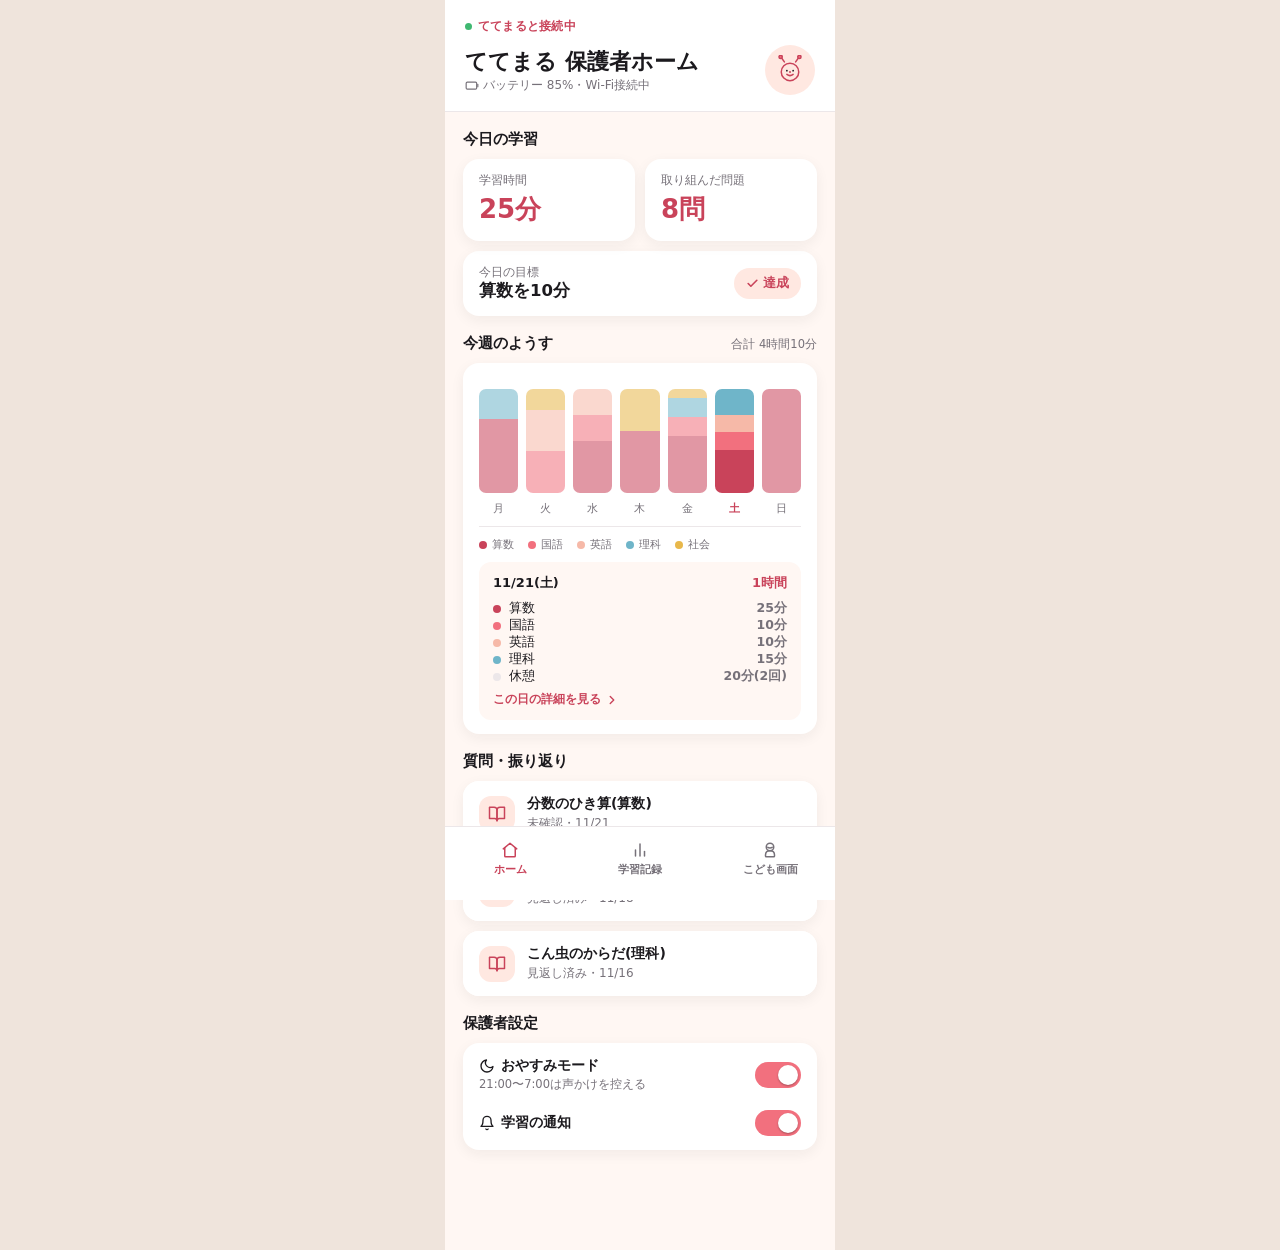
==== index.html @ d9da6218 "Initial commit: tetemaru app mockup (parent/child screens + study log) Co-Authored-By: Claude Sonnet" ====
<!doctype html>
<html lang="ja">
<head>
<meta charset="utf-8">
<meta name="viewport" content="width=device-width, initial-scale=1">
<title>ててまる 保護者ホーム</title>
<link rel="stylesheet" href="styles.css">
<script src="data.js"></script>
</head>
<body>
<div class="phone">

  <header class="header">
    <div class="status-row">
      <span class="status-dot" aria-hidden="true"></span>
      <span class="status-text">ててまると接続中</span>
    </div>
    <div class="header-row">
      <div>
        <h1 class="header-title">ててまる 保護者ホーム</h1>
        <span class="header-sub">
          <svg class="icon" width="14" height="14" viewBox="0 0 24 24" fill="none" stroke="currentColor" stroke-width="2" stroke-linecap="round" stroke-linejoin="round" aria-hidden="true"><rect x="2" y="7" width="18" height="12" rx="2"/><line x1="22" y1="11" x2="22" y2="15"/></svg>
          バッテリー 85%・Wi-Fi接続中
        </span>
      </div>
      <div class="avatar" aria-hidden="true">
        <svg width="30" height="30" viewBox="0 0 48 48" fill="none" stroke="#C9435A" stroke-width="2.4" stroke-linecap="round" stroke-linejoin="round">
          <circle cx="24" cy="27" r="14"/>
          <circle cx="24" cy="27" r="1.6" fill="#C9435A" stroke="none"/>
          <path d="M15 11 L10 4" /><circle cx="9" cy="3" r="2.6" fill="#F2707E" stroke="#C9435A"/>
          <path d="M33 11 L38 4" /><circle cx="39" cy="3" r="2.6" fill="#F2707E" stroke="#C9435A"/>
          <circle cx="19" cy="25" r="1.4" fill="#1C1A1E" stroke="none"/>
          <circle cx="29" cy="25" r="1.4" fill="#1C1A1E" stroke="none"/>
          <path d="M19 31 Q24 35 29 31" />
        </svg>
      </div>
    </div>
  </header>

  <main class="content">

    <!-- 今日の学習 -->
    <section>
      <h2 class="section-title">今日の学習</h2>
      <div class="stat-row" style="margin-top:10px;">
        <div class="card stat-card">
          <span class="stat-label">学習時間</span>
          <span class="stat-value">25分</span>
        </div>
        <div class="card stat-card">
          <span class="stat-label">取り組んだ問題</span>
          <span class="stat-value">8問</span>
        </div>
      </div>
      <div class="card goal-row" style="margin-top:10px;">
        <div>
          <div class="goal-label">今日の目標</div>
          <div class="goal-value">算数を10分</div>
        </div>
        <span class="badge">
          <svg width="13" height="13" viewBox="0 0 24 24" fill="none" stroke="currentColor" stroke-width="3" stroke-linecap="round" stroke-linejoin="round" aria-hidden="true"><polyline points="20 6 9 17 4 12"/></svg>
          達成
        </span>
      </div>
    </section>

    <!-- 今週のようす -->
    <section>
      <div class="chart-top-row">
        <h2 class="section-title">今週のようす</h2>
        <span class="chart-total">合計 <span id="weekTotal"></span></span>
      </div>
      <div class="card" style="margin-top:10px;">
        <div class="bars" id="bars"></div>
        <div class="bar-labels" id="barLabels"></div>
        <div class="legend" id="legend"></div>
        <div class="detail-box">
          <div class="detail-top">
            <span class="detail-date" id="detailDate"></span>
            <span class="detail-total" id="detailTotal"></span>
          </div>
          <div id="detailRows"></div>
        </div>
      </div>
    </section>

    <!-- 質問・振り返り -->
    <section>
      <h2 class="section-title">質問・振り返り</h2>
      <div id="questionList" style="display:flex; flex-direction:column; gap:10px; margin-top:10px;"></div>
    </section>

    <!-- 保護者設定 -->
    <section>
      <h2 class="section-title">保護者設定</h2>
      <div class="card" style="margin-top:10px;">
        <div class="setting-row">
          <label class="setting-label" for="sleep">
            <span class="setting-label-top">
              <svg width="16" height="16" viewBox="0 0 24 24" fill="none" stroke="currentColor" stroke-width="2" stroke-linecap="round" stroke-linejoin="round" aria-hidden="true"><path d="M21 12.8A9 9 0 1 1 11.2 3 7 7 0 0 0 21 12.8z"/></svg>
              おやすみモード
            </span>
            <span class="setting-note">21:00〜7:00は声かけを控える</span>
          </label>
          <span class="switch">
            <input id="sleep" type="checkbox" checked>
            <span class="track"></span><span class="knob"></span>
          </span>
        </div>
        <div class="setting-row">
          <label class="setting-label" for="notif">
            <span class="setting-label-top">
              <svg width="16" height="16" viewBox="0 0 24 24" fill="none" stroke="currentColor" stroke-width="2" stroke-linecap="round" stroke-linejoin="round" aria-hidden="true"><path d="M18 8a6 6 0 0 0-12 0c0 7-3 9-3 9h18s-3-2-3-9"/><path d="M13.7 21a2 2 0 0 1-3.4 0"/></svg>
              学習の通知
            </span>
          </label>
          <span class="switch">
            <input id="notif" type="checkbox" checked>
            <span class="track"></span><span class="knob"></span>
          </span>
        </div>
      </div>
    </section>
  </main>

  <nav class="tabbar">
    <a class="tab active" href="index.html">
      <svg width="18" height="18" viewBox="0 0 24 24" fill="none" stroke="currentColor" stroke-width="2" stroke-linecap="round" stroke-linejoin="round" aria-hidden="true"><path d="M3 10.5 12 3l9 7.5"/><path d="M5 9v11a1 1 0 0 0 1 1h12a1 1 0 0 0 1-1V9"/></svg>
      ホーム
    </a>
    <a class="tab" href="study-log.html">
      <svg width="18" height="18" viewBox="0 0 24 24" fill="none" stroke="currentColor" stroke-width="2" stroke-linecap="round" stroke-linejoin="round" aria-hidden="true"><line x1="6" y1="20" x2="6" y2="12"/><line x1="12" y1="20" x2="12" y2="4"/><line x1="18" y1="20" x2="18" y2="14"/></svg>
      学習記録
    </a>
    <a class="tab" href="child.html">
      <svg width="18" height="18" viewBox="0 0 24 24" fill="none" stroke="currentColor" stroke-width="2" stroke-linecap="round" stroke-linejoin="round" aria-hidden="true"><circle cx="12" cy="8" r="5"/><path d="M12 13c-4 0-6 2.2-6 5.5V20a1 1 0 0 0 1 1h10a1 1 0 0 0 1-1v-1.5c0-3.3-2-5.5-6-5.5z"/><path d="M9 8.3c.5.5 1.8.9 3 .9s2.5-.4 3-.9" /></svg>
      こども画面
    </a>
  </nav>
</div>

<script>
const totals = WEEK_DETAIL.map((d) => dayTotalMinutes(d));
let selected = 5; // 土曜日をデフォルト表示

const barsEl = document.getElementById("bars");
const labelsEl = document.getElementById("barLabels");
const legendEl = document.getElementById("legend");
const detailDateEl = document.getElementById("detailDate");
const detailTotalEl = document.getElementById("detailTotal");
const detailRowsEl = document.getElementById("detailRows");

document.getElementById("weekTotal").textContent = minLabel(totals.reduce((a, b) => a + b, 0));

Object.entries(SUBJECT_COLORS).forEach(([name, color]) => {
  const item = document.createElement("span");
  item.className = "legend-item";
  item.innerHTML = `<span class="dot" style="background:${color}"></span>${name}`;
  legendEl.appendChild(item);
});

function render() {
  barsEl.innerHTML = "";
  labelsEl.innerHTML = "";
  WEEK_DETAIL.forEach((d, i) => {
    const total = totals[i];
    const subjectTotals = daySubjectTotals(d);
    const btn = document.createElement("button");
    btn.className = "bar-btn";
    btn.setAttribute("aria-label", `${d.date} ${minLabel(total)}`);
    btn.setAttribute("aria-pressed", i === selected ? "true" : "false");
    btn.style.opacity = i === selected ? "1" : "0.55";
    const stack = document.createElement("div");
    stack.className = "bar-stack";
    Object.entries(subjectTotals).filter(([, m]) => m > 0).forEach(([name, m]) => {
      const seg = document.createElement("div");
      seg.style.width = "100%";
      seg.style.height = (total ? (m / total) * 100 : 0) + "%";
      seg.style.background = SUBJECT_COLORS[name];
      stack.appendChild(seg);
    });
    if (total === 0) {
      stack.style.background = "#ECE7E9";
    }
    btn.appendChild(stack);
    btn.addEventListener("click", () => { selected = i; render(); });
    barsEl.appendChild(btn);

    const lab = document.createElement("span");
    lab.textContent = d.label;
    if (i === selected) lab.classList.add("selected");
    labelsEl.appendChild(lab);
  });

  const d = WEEK_DETAIL[selected];
  const total = totals[selected];
  const subjectTotals = daySubjectTotals(d);
  detailDateEl.textContent = `${d.date.slice(5).replace("-", "/")}(${d.weekday.replace("曜日", "")})`;
  detailTotalEl.textContent = minLabel(total);
  detailRowsEl.innerHTML = "";
  Object.entries(subjectTotals).filter(([, m]) => m > 0).forEach(([name, m]) => {
    const row = document.createElement("div");
    row.className = "detail-row";
    row.innerHTML = `<span class="dot" style="background:${SUBJECT_COLORS[name]}"></span><span class="detail-name">${name}</span><span class="detail-min">${minLabel(m)}</span>`;
    detailRowsEl.appendChild(row);
  });
  if (d.breaks.length) {
    const breakMin = dayBreakMinutes(d);
    const row = document.createElement("div");
    row.className = "detail-row";
    row.innerHTML = `<span class="dot" style="background:#ECE7E9"></span><span class="detail-name">休憩</span><span class="detail-min">${minLabel(breakMin)}(${d.breaks.length}回)</span>`;
    detailRowsEl.appendChild(row);
  }
  const more = document.createElement("a");
  more.href = `study-log.html#${d.date}`;
  more.style.cssText = "display:flex;align-items:center;gap:4px;font-size:12px;font-weight:700;color:#C9435A;margin-top:6px;";
  more.innerHTML = `この日の詳細を見る <svg width="14" height="14" viewBox="0 0 24 24" fill="none" stroke="currentColor" stroke-width="2.4" stroke-linecap="round" stroke-linejoin="round" aria-hidden="true"><polyline points="9 6 15 12 9 18"/></svg>`;
  detailRowsEl.appendChild(more);
}
render();

// ---- 質問・振り返り(アコーディオン) ----
const questionListEl = document.getElementById("questionList");
QUESTIONS.forEach((q) => {
  const wrap = document.createElement("div");
  wrap.className = "card";
  wrap.style.padding = "0";
  wrap.style.overflow = "hidden";

  const btn = document.createElement("button");
  btn.className = "list-item";
  btn.style.boxShadow = "none";
  btn.style.borderRadius = "0";
  btn.innerHTML = `
    <span class="list-icon" aria-hidden="true">
      <svg width="18" height="18" viewBox="0 0 24 24" fill="none" stroke="currentColor" stroke-width="2" stroke-linecap="round" stroke-linejoin="round"><path d="M2 3h6a4 4 0 0 1 4 4v14a3 3 0 0 0-3-3H2z"/><path d="M22 3h-6a4 4 0 0 0-4 4v14a3 3 0 0 1 3-3h7z"/></svg>
    </span>
    <span class="list-text">
      <span class="list-title">${q.unit}(${q.subject})</span>
      <span class="list-sub">${q.reviewed ? "見返し済み" : "未確認"}・${q.date.slice(5).replace("-", "/")}</span>
    </span>
    <svg class="chevron chevron-icon" width="18" height="18" viewBox="0 0 24 24" fill="none" stroke="currentColor" stroke-width="2.4" stroke-linecap="round" stroke-linejoin="round" aria-hidden="true"><polyline points="9 6 15 12 9 18"/></svg>
  `;

  const panel = document.createElement("div");
  panel.style.cssText = "max-height:0; overflow:hidden; transition:max-height .2s ease;";
  panel.innerHTML = `
    <div style="padding:0 16px 16px 16px; display:flex; flex-direction:column; gap:8px;">
      <div style="font-size:12.5px; color:#767179;">質問:${q.question}</div>
      <div style="font-size:13px; color:#1C1A1E; background:#FFF7F3; border-radius:10px; padding:10px 12px; line-height:1.6;">${q.answer}</div>
    </div>
  `;

  let open = false;
  btn.addEventListener("click", () => {
    open = !open;
    panel.style.maxHeight = open ? panel.scrollHeight + "px" : "0";
    btn.querySelector(".chevron-icon").style.transform = open ? "rotate(90deg)" : "rotate(0deg)";
    btn.querySelector(".chevron-icon").style.transition = "transform .15s ease";
  });

  wrap.appendChild(btn);
  wrap.appendChild(panel);
  questionListEl.appendChild(wrap);
});
</script>
</body>
</html>
---- styles.css ----
:root {
  --coral: #F2707E;
  --coral-deep: #C9435A;
  --peach: #FFE8E1;
  --ink: #1C1A1E;
  --muted: #767179;
  --line: #ECE7E9;
  --white: #FFFFFF;
  --bg: #FFF7F3;
}

* { box-sizing: border-box; }

html, body {
  margin: 0;
  font-family: "Hiragino Sans", "Noto Sans JP", system-ui, sans-serif;
  background: #EFE4DC;
  color: var(--ink);
}

.phone {
  width: 390px;
  max-width: 100vw;
  min-height: 100vh;
  margin: 0 auto;
  background: var(--bg);
  display: flex;
  flex-direction: column;
  position: relative;
  overflow-x: hidden;
}

a { text-decoration: none; color: inherit; }
button { font-family: inherit; cursor: pointer; }

.icon { flex-shrink: 0; display: inline-block; }

/* ---- Header ---- */
.header {
  background: var(--white);
  border-bottom: 1px solid var(--line);
  padding: 18px 20px 16px;
  display: flex;
  flex-direction: column;
  gap: 10px;
  flex-shrink: 0;
}
.status-row { display: flex; align-items: center; gap: 6px; }
.status-dot { width: 7px; height: 7px; border-radius: 999px; background: #3FB871; }
.status-text { color: var(--coral-deep); font-size: 12px; font-weight: 700; letter-spacing: .02em; }
.header-row { display: flex; align-items: center; justify-content: space-between; gap: 12px; }
.header-title { margin: 0; font-size: 22px; font-weight: 800; }
.header-sub { color: var(--muted); font-size: 12px; display: flex; align-items: center; gap: 4px; }
.avatar {
  width: 50px; height: 50px; border-radius: 999px; background: var(--peach);
  display: flex; align-items: center; justify-content: center; flex-shrink: 0;
}

/* ---- Content ---- */
.content { flex: 1; padding: 18px 18px 100px; display: flex; flex-direction: column; gap: 18px; }
.section-title { margin: 0; font-size: 15px; font-weight: 800; }
.card {
  background: var(--white); border-radius: 16px; padding: 14px 16px;
  box-shadow: 0 4px 14px rgba(28,26,30,0.06);
}
.stat-row { display: flex; gap: 10px; }
.stat-card { flex: 1; display: flex; flex-direction: column; gap: 4px; }
.stat-label { font-size: 11.5px; color: var(--muted); }
.stat-value { font-size: 26px; font-weight: 800; color: var(--coral-deep); }
.goal-row { display: flex; align-items: center; justify-content: space-between; gap: 10px; }
.goal-label { font-size: 11.5px; color: var(--muted); }
.goal-value { font-size: 16.5px; font-weight: 700; }
.badge {
  display: flex; align-items: center; gap: 4px; background: var(--peach); color: var(--coral-deep);
  font-size: 12.5px; font-weight: 800; padding: 7px 12px; border-radius: 999px; white-space: nowrap;
}

/* ---- Weekly chart ---- */
.chart-top-row { display: flex; align-items: baseline; justify-content: space-between; }
.chart-total { font-size: 11.5px; color: var(--muted); }
.bars { display: flex; align-items: flex-end; gap: 8px; height: 104px; margin-top: 12px; }
.bar-btn {
  all: unset; cursor: pointer; display: flex; flex-direction: column; align-items: center;
  height: 100%; justify-content: flex-end; flex: 1; gap: 6px;
}
.bar-stack {
  width: 100%; height: 100%; display: flex; flex-direction: column-reverse;
  border-radius: 7px; overflow: hidden;
}
.bar-btn:focus-visible .bar-stack { outline: 2px solid var(--coral-deep); outline-offset: 2px; }
.bar-labels { display: flex; gap: 8px; margin-top: 8px; }
.bar-labels span { flex: 1; text-align: center; font-size: 11px; color: var(--muted); }
.bar-labels span.selected { font-weight: 800; color: var(--coral-deep); }
.legend { display: flex; gap: 14px; padding-top: 10px; margin-top: 10px; border-top: 1px solid var(--line); }
.legend-item { display: flex; align-items: center; gap: 5px; font-size: 11px; color: var(--muted); }
.dot { width: 8px; height: 8px; border-radius: 999px; flex-shrink: 0; }
.detail-box {
  background: var(--bg); border-radius: 12px; padding: 12px 14px; margin-top: 10px;
  display: flex; flex-direction: column; gap: 8px;
}
.detail-top { display: flex; align-items: baseline; justify-content: space-between; }
.detail-date { font-size: 13px; font-weight: 800; }
.detail-total { font-size: 13px; font-weight: 800; color: var(--coral-deep); }
.detail-row { display: flex; align-items: center; gap: 8px; }
.detail-name { flex: 1; font-size: 12.5px; }
.detail-min { font-size: 12.5px; color: var(--muted); font-weight: 600; }

/* ---- List item ---- */
.list-item {
  all: unset; cursor: pointer; background: var(--white); border-radius: 16px; padding: 14px 16px;
  box-shadow: 0 4px 14px rgba(28,26,30,0.06); display: flex; align-items: center; gap: 12px; width: 100%;
}
.list-icon {
  width: 36px; height: 36px; border-radius: 12px; background: var(--peach);
  display: flex; align-items: center; justify-content: center; flex-shrink: 0; color: var(--coral-deep);
}
.list-text { flex: 1; display: flex; flex-direction: column; gap: 2px; text-align: left; }
.list-title { font-size: 14px; font-weight: 700; }
.list-sub { font-size: 12px; color: var(--muted); }
.chevron { color: var(--coral-deep); flex-shrink: 0; }

/* ---- Settings rows ---- */
.setting-row { display: flex; align-items: center; justify-content: space-between; gap: 10px; }
.setting-row + .setting-row { margin-top: 18px; }
.setting-label { font-size: 13.5px; font-weight: 700; display: flex; flex-direction: column; gap: 2px; }
.setting-label-top { display: flex; align-items: center; gap: 6px; }
.setting-note { font-weight: 400; color: var(--muted); font-size: 11.5px; }

.switch { position: relative; width: 46px; height: 26px; border-radius: 999px; flex-shrink: 0; }
.switch input { position: absolute; inset: 0; opacity: 0; margin: 0; cursor: pointer; }
.switch .track { position: absolute; inset: 0; border-radius: 999px; background: var(--line); transition: background .15s; }
.switch input:checked + .track { background: var(--coral); }
.switch .knob { position: absolute; top: 3px; left: 3px; width: 20px; height: 20px; border-radius: 999px; background: #fff; box-shadow: 0 1px 2px rgba(0,0,0,0.3); transition: left .15s; }
.switch input:checked ~ .knob { left: 23px; }

input[type="range"] { -webkit-appearance: none; appearance: none; height: 8px; border-radius: 999px; outline: none; width: 100%; background: linear-gradient(90deg, var(--peach), var(--coral)); }
input[type="range"]::-webkit-slider-thumb {
  -webkit-appearance: none; appearance: none; width: 22px; height: 22px; border-radius: 999px;
  background: #fff; border: 3px solid var(--coral-deep); box-shadow: 0 1px 3px rgba(0,0,0,0.25); cursor: pointer;
}
input[type="range"]::-moz-range-thumb {
  width: 22px; height: 22px; border-radius: 999px; background: #fff; border: 3px solid var(--coral-deep);
  box-shadow: 0 1px 3px rgba(0,0,0,0.25); cursor: pointer;
}

/* ---- Bottom nav ---- */
.tabbar {
  position: fixed; left: 50%; transform: translateX(-50%); bottom: 0; width: 390px; max-width: 100vw;
  height: 74px; background: var(--white); border-top: 1px solid var(--line);
  display: flex; align-items: center; padding-bottom: 10px;
}
.tab {
  flex: 1; display: flex; flex-direction: column; align-items: center; gap: 3px;
  color: var(--muted); font-size: 11px; font-weight: 600;
}
.tab.active { color: var(--coral-deep); font-weight: 700; }

/* ---- Child screen specifics ---- */
.child-bg { background: linear-gradient(180deg, #FFF0EA 0%, var(--peach) 100%); }
.child-content { padding: 22px 20px 110px; align-items: center; gap: 20px; }
.mascot-wrap { display: flex; flex-direction: column; align-items: center; gap: 6px; margin-top: 4px; }
.mascot-circle {
  width: 112px; height: 112px; border-radius: 999px; background: var(--white);
  display: flex; align-items: center; justify-content: center;
  box-shadow: 0 8px 20px rgba(201,67,90,0.18);
}
.mascot-greeting { font-size: 15px; font-weight: 800; color: var(--coral-deep); }
.child-card {
  width: 100%; background: var(--white); border-radius: 22px; padding: 18px;
  box-shadow: 0 6px 18px rgba(28,26,30,0.07); display: flex; flex-direction: column; align-items: center; gap: 10px;
}
.child-goal-label { font-size: 13px; font-weight: 700; color: var(--muted); }
.child-goal-value { font-size: 22px; font-weight: 800; }
.start-btn {
  all: unset; cursor: pointer; width: 100%; text-align: center; background: var(--coral); color: var(--white);
  font-size: 17px; font-weight: 800; padding: 14px; border-radius: 999px;
  box-shadow: 0 6px 14px rgba(242,112,126,0.4); display: flex; align-items: center; justify-content: center; gap: 8px;
}
.progress-card { width: 100%; display: flex; align-items: center; gap: 16px; }
.progress-ring {
  width: 76px; height: 76px; border-radius: 999px;
  background: conic-gradient(var(--coral) 0% 80%, var(--peach) 80% 100%);
  display: flex; align-items: center; justify-content: center; flex-shrink: 0;
}
.progress-ring-inner {
  width: 58px; height: 58px; border-radius: 999px; background: var(--white);
  display: flex; align-items: center; justify-content: center; font-size: 15px; font-weight: 800; color: var(--coral-deep);
}
.progress-text { display: flex; flex-direction: column; gap: 3px; }
.progress-title { font-size: 14px; font-weight: 800; }
.progress-sub { font-size: 12.5px; color: var(--muted); }
.temp-row { display: flex; align-items: center; gap: 12px; width: 100%; }
.temp-value { text-align: center; font-size: 15px; font-weight: 800; color: var(--coral-deep); width: 100%; }
.hug-btn {
  all: unset; cursor: pointer; width: 100%; background: var(--peach); border-radius: 22px; padding: 16px;
  display: flex; align-items: center; justify-content: center; gap: 10px;
  box-shadow: 0 6px 18px rgba(28,26,30,0.06); color: var(--coral-deep); font-size: 15px; font-weight: 800;
}
.child-tab { color: var(--muted); font-size: 11px; font-weight: 600; gap: 4px; }
.child-tab.active { color: var(--coral-deep); font-weight: 700; }
.child-tab-icon {
  display: flex; align-items: center; justify-content: center; width: 40px; height: 40px;
  border-radius: 999px;
}
.child-tab.active .child-tab-icon { background: var(--peach); }
.child-tabbar { justify-content: space-around; height: 84px; padding-bottom: 14px; }

/* ---- Focus lock overlay ---- */
.lock-overlay {
  position: fixed; inset: 0; width: 390px; max-width: 100vw; margin: 0 auto;
  background: linear-gradient(180deg, #FFF0EA 0%, var(--peach) 60%, #FBD9CB 100%);
  display: flex; flex-direction: column; align-items: center; justify-content: center;
  gap: 22px; padding: 32px; z-index: 50;
}
.lock-overlay.hidden { display: none; }
.lock-icon-wrap {
  width: 88px; height: 88px; border-radius: 999px; background: var(--white);
  display: flex; align-items: center; justify-content: center;
  box-shadow: 0 8px 20px rgba(201,67,90,0.2);
}
.lock-title { font-size: 19px; font-weight: 800; color: var(--coral-deep); text-align: center; }
.lock-sub { font-size: 13.5px; color: var(--ink); text-align: center; line-height: 1.6; max-width: 280px; }
.lock-sub strong { color: var(--coral-deep); }
.timer {
  font-size: 40px; font-weight: 800; color: var(--ink); font-variant-numeric: tabular-nums;
}
.lock-progress-track {
  width: 100%; max-width: 280px; height: 10px; border-radius: 999px; background: var(--white); overflow: hidden;
}
.lock-progress-fill {
  height: 100%; border-radius: 999px; background: var(--coral); width: 0%; transition: width .3s linear;
}
.lock-goal-label { font-size: 12.5px; color: var(--muted); }

.allowed-box {
  width: 100%; max-width: 280px; background: var(--white); border-radius: 16px; padding: 14px;
  display: flex; flex-direction: column; gap: 8px; box-shadow: 0 4px 14px rgba(28,26,30,0.06);
}
.allowed-title { font-size: 12px; font-weight: 800; color: var(--muted); }
.allowed-item { display: flex; align-items: center; gap: 8px; font-size: 13px; color: var(--ink); }

.unlock-btn {
  all: unset; cursor: pointer; width: 100%; max-width: 280px; text-align: center;
  background: var(--white); color: var(--muted); font-size: 12.5px; font-weight: 700;
  padding: 14px; border-radius: 999px; border: 1.5px dashed var(--line);
  position: relative; overflow: hidden;
}
.unlock-btn .unlock-fill {
  position: absolute; inset: 0; background: var(--peach); width: 0%; transition: width .05s linear; z-index: 0;
}
.unlock-btn span { position: relative; z-index: 1; }
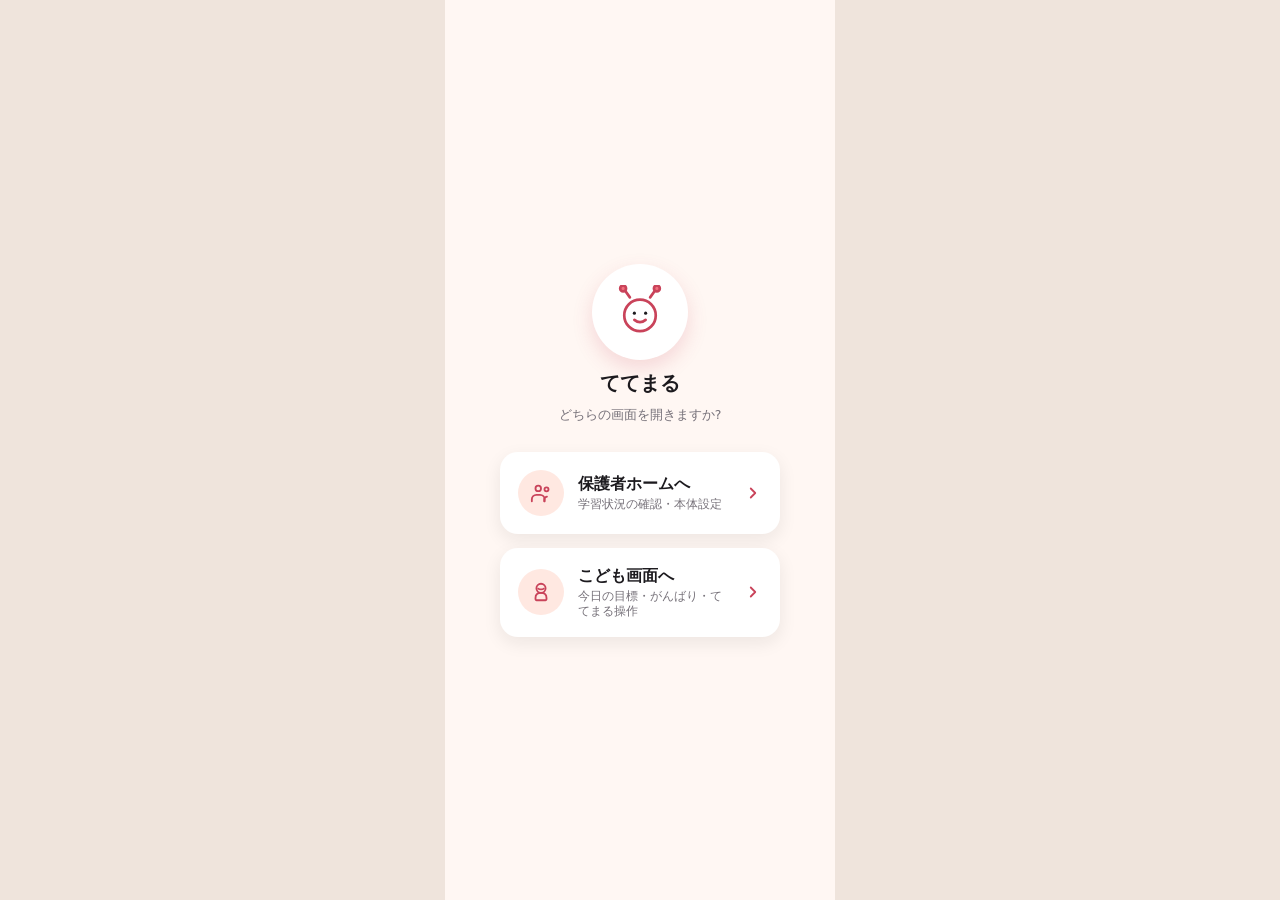
==== commit a0f54154: "Add landing menu page; move role-switch links from footer tabs to header Co-Authored-By: Claude Sonn" ====
--- a/index.html
+++ b/index.html
@@ -3,266 +3,50 @@
 <head>
 <meta charset="utf-8">
 <meta name="viewport" content="width=device-width, initial-scale=1">
-<title>ててまる 保護者ホーム</title>
+<title>ててまる</title>
 <link rel="stylesheet" href="styles.css">
-<script src="data.js"></script>
 </head>
 <body>
-<div class="phone">
+<div class="phone" style="justify-content: center; align-items: center; gap: 28px; padding: 32px;">
 
-  <header class="header">
-    <div class="status-row">
-      <span class="status-dot" aria-hidden="true"></span>
-      <span class="status-text">ててまると接続中</span>
+  <div style="display: flex; flex-direction: column; align-items: center; gap: 10px;">
+    <div class="mascot-circle" aria-hidden="true" style="width: 96px; height: 96px;">
+      <svg width="54" height="54" viewBox="0 0 48 48" fill="none" stroke="#C9435A" stroke-width="2.4" stroke-linecap="round" stroke-linejoin="round">
+        <circle cx="24" cy="27" r="14"/>
+        <path d="M15 11 L10 4" /><circle cx="9" cy="3" r="2.6" fill="#F2707E" stroke="#C9435A"/>
+        <path d="M33 11 L38 4" /><circle cx="39" cy="3" r="2.6" fill="#F2707E" stroke="#C9435A"/>
+        <circle cx="19" cy="25" r="1.4" fill="#1C1A1E" stroke="none"/>
+        <circle cx="29" cy="25" r="1.4" fill="#1C1A1E" stroke="none"/>
+        <path d="M19 31 Q24 35 29 31" />
+      </svg>
     </div>
-    <div class="header-row">
-      <div>
-        <h1 class="header-title">ててまる 保護者ホーム</h1>
-        <span class="header-sub">
-          <svg class="icon" width="14" height="14" viewBox="0 0 24 24" fill="none" stroke="currentColor" stroke-width="2" stroke-linecap="round" stroke-linejoin="round" aria-hidden="true"><rect x="2" y="7" width="18" height="12" rx="2"/><line x1="22" y1="11" x2="22" y2="15"/></svg>
-          バッテリー 85%・Wi-Fi接続中
-        </span>
-      </div>
-      <div class="avatar" aria-hidden="true">
-        <svg width="30" height="30" viewBox="0 0 48 48" fill="none" stroke="#C9435A" stroke-width="2.4" stroke-linecap="round" stroke-linejoin="round">
-          <circle cx="24" cy="27" r="14"/>
-          <circle cx="24" cy="27" r="1.6" fill="#C9435A" stroke="none"/>
-          <path d="M15 11 L10 4" /><circle cx="9" cy="3" r="2.6" fill="#F2707E" stroke="#C9435A"/>
-          <path d="M33 11 L38 4" /><circle cx="39" cy="3" r="2.6" fill="#F2707E" stroke="#C9435A"/>
-          <circle cx="19" cy="25" r="1.4" fill="#1C1A1E" stroke="none"/>
-          <circle cx="29" cy="25" r="1.4" fill="#1C1A1E" stroke="none"/>
-          <path d="M19 31 Q24 35 29 31" />
-        </svg>
-      </div>
-    </div>
-  </header>
+    <span style="font-size: 20px; font-weight: 800; color: #1C1A1E;">ててまる</span>
+    <span style="font-size: 12.5px; color: #767179;">どちらの画面を開きますか?</span>
+  </div>
 
-  <main class="content">
+  <div style="width: 100%; max-width: 280px; display: flex; flex-direction: column; gap: 14px;">
+    <a href="parent.html" style="all: unset; cursor: pointer; display: flex; align-items: center; gap: 14px; background: #ffffff; border-radius: 18px; padding: 18px; box-shadow: 0 6px 18px rgba(28,26,30,0.08);">
+      <span style="width: 46px; height: 46px; border-radius: 999px; background: #FFE8E1; display: flex; align-items: center; justify-content: center; flex-shrink: 0;">
+        <svg width="22" height="22" viewBox="0 0 24 24" fill="none" stroke="#C9435A" stroke-width="2" stroke-linecap="round" stroke-linejoin="round" aria-hidden="true"><circle cx="9" cy="7" r="3"/><path d="M2 21v-2a5 5 0 0 1 5-5h4a5 5 0 0 1 5 5v2"/><circle cx="18" cy="8" r="2.2"/><path d="M15.5 21v-1.5a3.5 3.5 0 0 1 3-3.46"/></svg>
+      </span>
+      <span style="flex: 1; display: flex; flex-direction: column; gap: 2px;">
+        <span style="font-size: 15.5px; font-weight: 800; color: #1C1A1E;">保護者ホームへ</span>
+        <span style="font-size: 11.5px; color: #767179;">学習状況の確認・本体設定</span>
+      </span>
+      <svg width="18" height="18" viewBox="0 0 24 24" fill="none" stroke="#C9435A" stroke-width="2.4" stroke-linecap="round" stroke-linejoin="round" aria-hidden="true"><polyline points="9 6 15 12 9 18"/></svg>
+    </a>
 
-    <!-- 今日の学習 -->
-    <section>
-      <h2 class="section-title">今日の学習</h2>
-      <div class="stat-row" style="margin-top:10px;">
-        <div class="card stat-card">
-          <span class="stat-label">学習時間</span>
-          <span class="stat-value">25分</span>
-        </div>
-        <div class="card stat-card">
-          <span class="stat-label">取り組んだ問題</span>
-          <span class="stat-value">8問</span>
-        </div>
-      </div>
-      <div class="card goal-row" style="margin-top:10px;">
-        <div>
-          <div class="goal-label">今日の目標</div>
-          <div class="goal-value">算数を10分</div>
-        </div>
-        <span class="badge">
-          <svg width="13" height="13" viewBox="0 0 24 24" fill="none" stroke="currentColor" stroke-width="3" stroke-linecap="round" stroke-linejoin="round" aria-hidden="true"><polyline points="20 6 9 17 4 12"/></svg>
-          達成
-        </span>
-      </div>
-    </section>
-
-    <!-- 今週のようす -->
-    <section>
-      <div class="chart-top-row">
-        <h2 class="section-title">今週のようす</h2>
-        <span class="chart-total">合計 <span id="weekTotal"></span></span>
-      </div>
-      <div class="card" style="margin-top:10px;">
-        <div class="bars" id="bars"></div>
-        <div class="bar-labels" id="barLabels"></div>
-        <div class="legend" id="legend"></div>
-        <div class="detail-box">
-          <div class="detail-top">
-            <span class="detail-date" id="detailDate"></span>
-            <span class="detail-total" id="detailTotal"></span>
-          </div>
-          <div id="detailRows"></div>
-        </div>
-      </div>
-    </section>
-
-    <!-- 質問・振り返り -->
-    <section>
-      <h2 class="section-title">質問・振り返り</h2>
-      <div id="questionList" style="display:flex; flex-direction:column; gap:10px; margin-top:10px;"></div>
-    </section>
-
-    <!-- 保護者設定 -->
-    <section>
-      <h2 class="section-title">保護者設定</h2>
-      <div class="card" style="margin-top:10px;">
-        <div class="setting-row">
-          <label class="setting-label" for="sleep">
-            <span class="setting-label-top">
-              <svg width="16" height="16" viewBox="0 0 24 24" fill="none" stroke="currentColor" stroke-width="2" stroke-linecap="round" stroke-linejoin="round" aria-hidden="true"><path d="M21 12.8A9 9 0 1 1 11.2 3 7 7 0 0 0 21 12.8z"/></svg>
-              おやすみモード
-            </span>
-            <span class="setting-note">21:00〜7:00は声かけを控える</span>
-          </label>
-          <span class="switch">
-            <input id="sleep" type="checkbox" checked>
-            <span class="track"></span><span class="knob"></span>
-          </span>
-        </div>
-        <div class="setting-row">
-          <label class="setting-label" for="notif">
-            <span class="setting-label-top">
-              <svg width="16" height="16" viewBox="0 0 24 24" fill="none" stroke="currentColor" stroke-width="2" stroke-linecap="round" stroke-linejoin="round" aria-hidden="true"><path d="M18 8a6 6 0 0 0-12 0c0 7-3 9-3 9h18s-3-2-3-9"/><path d="M13.7 21a2 2 0 0 1-3.4 0"/></svg>
-              学習の通知
-            </span>
-          </label>
-          <span class="switch">
-            <input id="notif" type="checkbox" checked>
-            <span class="track"></span><span class="knob"></span>
-          </span>
-        </div>
-      </div>
-    </section>
-  </main>
-
-  <nav class="tabbar">
-    <a class="tab active" href="index.html">
-      <svg width="18" height="18" viewBox="0 0 24 24" fill="none" stroke="currentColor" stroke-width="2" stroke-linecap="round" stroke-linejoin="round" aria-hidden="true"><path d="M3 10.5 12 3l9 7.5"/><path d="M5 9v11a1 1 0 0 0 1 1h12a1 1 0 0 0 1-1V9"/></svg>
-      ホーム
+    <a href="child.html" style="all: unset; cursor: pointer; display: flex; align-items: center; gap: 14px; background: #ffffff; border-radius: 18px; padding: 18px; box-shadow: 0 6px 18px rgba(28,26,30,0.08);">
+      <span style="width: 46px; height: 46px; border-radius: 999px; background: #FFE8E1; display: flex; align-items: center; justify-content: center; flex-shrink: 0;">
+        <svg width="22" height="22" viewBox="0 0 24 24" fill="none" stroke="#C9435A" stroke-width="2" stroke-linecap="round" stroke-linejoin="round" aria-hidden="true"><circle cx="12" cy="8" r="5"/><path d="M12 13c-4 0-6 2.2-6 5.5V20a1 1 0 0 0 1 1h10a1 1 0 0 0 1-1v-1.5c0-3.3-2-5.5-6-5.5z"/><path d="M9 8.3c.5.5 1.8.9 3 .9s2.5-.4 3-.9" /></svg>
+      </span>
+      <span style="flex: 1; display: flex; flex-direction: column; gap: 2px;">
+        <span style="font-size: 15.5px; font-weight: 800; color: #1C1A1E;">こども画面へ</span>
+        <span style="font-size: 11.5px; color: #767179;">今日の目標・がんばり・ててまる操作</span>
+      </span>
+      <svg width="18" height="18" viewBox="0 0 24 24" fill="none" stroke="#C9435A" stroke-width="2.4" stroke-linecap="round" stroke-linejoin="round" aria-hidden="true"><polyline points="9 6 15 12 9 18"/></svg>
     </a>
-    <a class="tab" href="study-log.html">
-      <svg width="18" height="18" viewBox="0 0 24 24" fill="none" stroke="currentColor" stroke-width="2" stroke-linecap="round" stroke-linejoin="round" aria-hidden="true"><line x1="6" y1="20" x2="6" y2="12"/><line x1="12" y1="20" x2="12" y2="4"/><line x1="18" y1="20" x2="18" y2="14"/></svg>
-      学習記録
-    </a>
-    <a class="tab" href="child.html">
-      <svg width="18" height="18" viewBox="0 0 24 24" fill="none" stroke="currentColor" stroke-width="2" stroke-linecap="round" stroke-linejoin="round" aria-hidden="true"><circle cx="12" cy="8" r="5"/><path d="M12 13c-4 0-6 2.2-6 5.5V20a1 1 0 0 0 1 1h10a1 1 0 0 0 1-1v-1.5c0-3.3-2-5.5-6-5.5z"/><path d="M9 8.3c.5.5 1.8.9 3 .9s2.5-.4 3-.9" /></svg>
-      こども画面
-    </a>
-  </nav>
+  </div>
 </div>
-
-<script>
-const totals = WEEK_DETAIL.map((d) => dayTotalMinutes(d));
-let selected = 5; // 土曜日をデフォルト表示
-
-const barsEl = document.getElementById("bars");
-const labelsEl = document.getElementById("barLabels");
-const legendEl = document.getElementById("legend");
-const detailDateEl = document.getElementById("detailDate");
-const detailTotalEl = document.getElementById("detailTotal");
-const detailRowsEl = document.getElementById("detailRows");
-
-document.getElementById("weekTotal").textContent = minLabel(totals.reduce((a, b) => a + b, 0));
-
-Object.entries(SUBJECT_COLORS).forEach(([name, color]) => {
-  const item = document.createElement("span");
-  item.className = "legend-item";
-  item.innerHTML = `<span class="dot" style="background:${color}"></span>${name}`;
-  legendEl.appendChild(item);
-});
-
-function render() {
-  barsEl.innerHTML = "";
-  labelsEl.innerHTML = "";
-  WEEK_DETAIL.forEach((d, i) => {
-    const total = totals[i];
-    const subjectTotals = daySubjectTotals(d);
-    const btn = document.createElement("button");
-    btn.className = "bar-btn";
-    btn.setAttribute("aria-label", `${d.date} ${minLabel(total)}`);
-    btn.setAttribute("aria-pressed", i === selected ? "true" : "false");
-    btn.style.opacity = i === selected ? "1" : "0.55";
-    const stack = document.createElement("div");
-    stack.className = "bar-stack";
-    Object.entries(subjectTotals).filter(([, m]) => m > 0).forEach(([name, m]) => {
-      const seg = document.createElement("div");
-      seg.style.width = "100%";
-      seg.style.height = (total ? (m / total) * 100 : 0) + "%";
-      seg.style.background = SUBJECT_COLORS[name];
-      stack.appendChild(seg);
-    });
-    if (total === 0) {
-      stack.style.background = "#ECE7E9";
-    }
-    btn.appendChild(stack);
-    btn.addEventListener("click", () => { selected = i; render(); });
-    barsEl.appendChild(btn);
-
-    const lab = document.createElement("span");
-    lab.textContent = d.label;
-    if (i === selected) lab.classList.add("selected");
-    labelsEl.appendChild(lab);
-  });
-
-  const d = WEEK_DETAIL[selected];
-  const total = totals[selected];
-  const subjectTotals = daySubjectTotals(d);
-  detailDateEl.textContent = `${d.date.slice(5).replace("-", "/")}(${d.weekday.replace("曜日", "")})`;
-  detailTotalEl.textContent = minLabel(total);
-  detailRowsEl.innerHTML = "";
-  Object.entries(subjectTotals).filter(([, m]) => m > 0).forEach(([name, m]) => {
-    const row = document.createElement("div");
-    row.className = "detail-row";
-    row.innerHTML = `<span class="dot" style="background:${SUBJECT_COLORS[name]}"></span><span class="detail-name">${name}</span><span class="detail-min">${minLabel(m)}</span>`;
-    detailRowsEl.appendChild(row);
-  });
-  if (d.breaks.length) {
-    const breakMin = dayBreakMinutes(d);
-    const row = document.createElement("div");
-    row.className = "detail-row";
-    row.innerHTML = `<span class="dot" style="background:#ECE7E9"></span><span class="detail-name">休憩</span><span class="detail-min">${minLabel(breakMin)}(${d.breaks.length}回)</span>`;
-    detailRowsEl.appendChild(row);
-  }
-  const more = document.createElement("a");
-  more.href = `study-log.html#${d.date}`;
-  more.style.cssText = "display:flex;align-items:center;gap:4px;font-size:12px;font-weight:700;color:#C9435A;margin-top:6px;";
-  more.innerHTML = `この日の詳細を見る <svg width="14" height="14" viewBox="0 0 24 24" fill="none" stroke="currentColor" stroke-width="2.4" stroke-linecap="round" stroke-linejoin="round" aria-hidden="true"><polyline points="9 6 15 12 9 18"/></svg>`;
-  detailRowsEl.appendChild(more);
-}
-render();
-
-// ---- 質問・振り返り(アコーディオン) ----
-const questionListEl = document.getElementById("questionList");
-QUESTIONS.forEach((q) => {
-  const wrap = document.createElement("div");
-  wrap.className = "card";
-  wrap.style.padding = "0";
-  wrap.style.overflow = "hidden";
-
-  const btn = document.createElement("button");
-  btn.className = "list-item";
-  btn.style.boxShadow = "none";
-  btn.style.borderRadius = "0";
-  btn.innerHTML = `
-    <span class="list-icon" aria-hidden="true">
-      <svg width="18" height="18" viewBox="0 0 24 24" fill="none" stroke="currentColor" stroke-width="2" stroke-linecap="round" stroke-linejoin="round"><path d="M2 3h6a4 4 0 0 1 4 4v14a3 3 0 0 0-3-3H2z"/><path d="M22 3h-6a4 4 0 0 0-4 4v14a3 3 0 0 1 3-3h7z"/></svg>
-    </span>
-    <span class="list-text">
-      <span class="list-title">${q.unit}(${q.subject})</span>
-      <span class="list-sub">${q.reviewed ? "見返し済み" : "未確認"}・${q.date.slice(5).replace("-", "/")}</span>
-    </span>
-    <svg class="chevron chevron-icon" width="18" height="18" viewBox="0 0 24 24" fill="none" stroke="currentColor" stroke-width="2.4" stroke-linecap="round" stroke-linejoin="round" aria-hidden="true"><polyline points="9 6 15 12 9 18"/></svg>
-  `;
-
-  const panel = document.createElement("div");
-  panel.style.cssText = "max-height:0; overflow:hidden; transition:max-height .2s ease;";
-  panel.innerHTML = `
-    <div style="padding:0 16px 16px 16px; display:flex; flex-direction:column; gap:8px;">
-      <div style="font-size:12.5px; color:#767179;">質問:${q.question}</div>
-      <div style="font-size:13px; color:#1C1A1E; background:#FFF7F3; border-radius:10px; padding:10px 12px; line-height:1.6;">${q.answer}</div>
-    </div>
-  `;
-
-  let open = false;
-  btn.addEventListener("click", () => {
-    open = !open;
-    panel.style.maxHeight = open ? panel.scrollHeight + "px" : "0";
-    btn.querySelector(".chevron-icon").style.transform = open ? "rotate(90deg)" : "rotate(0deg)";
-    btn.querySelector(".chevron-icon").style.transition = "transform .15s ease";
-  });
-
-  wrap.appendChild(btn);
-  wrap.appendChild(panel);
-  questionListEl.appendChild(wrap);
-});
-</script>
 </body>
 </html>
